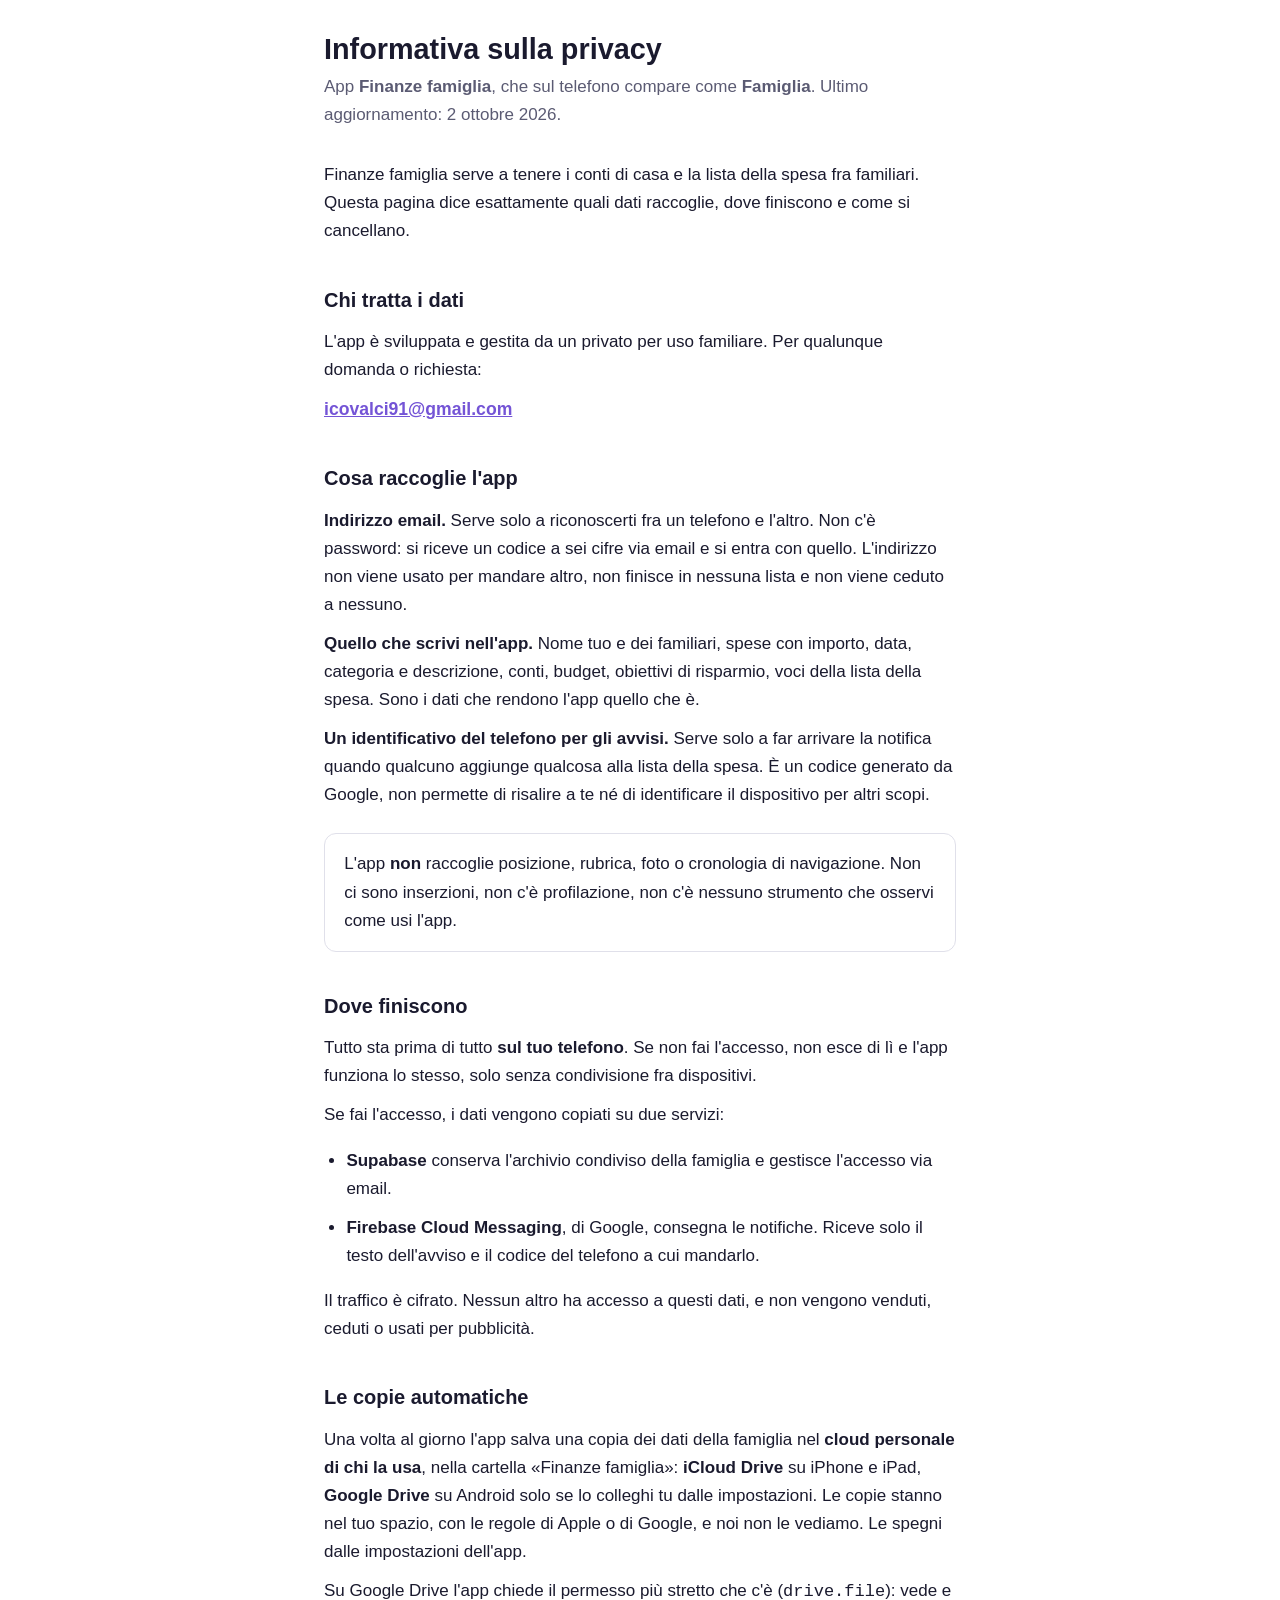
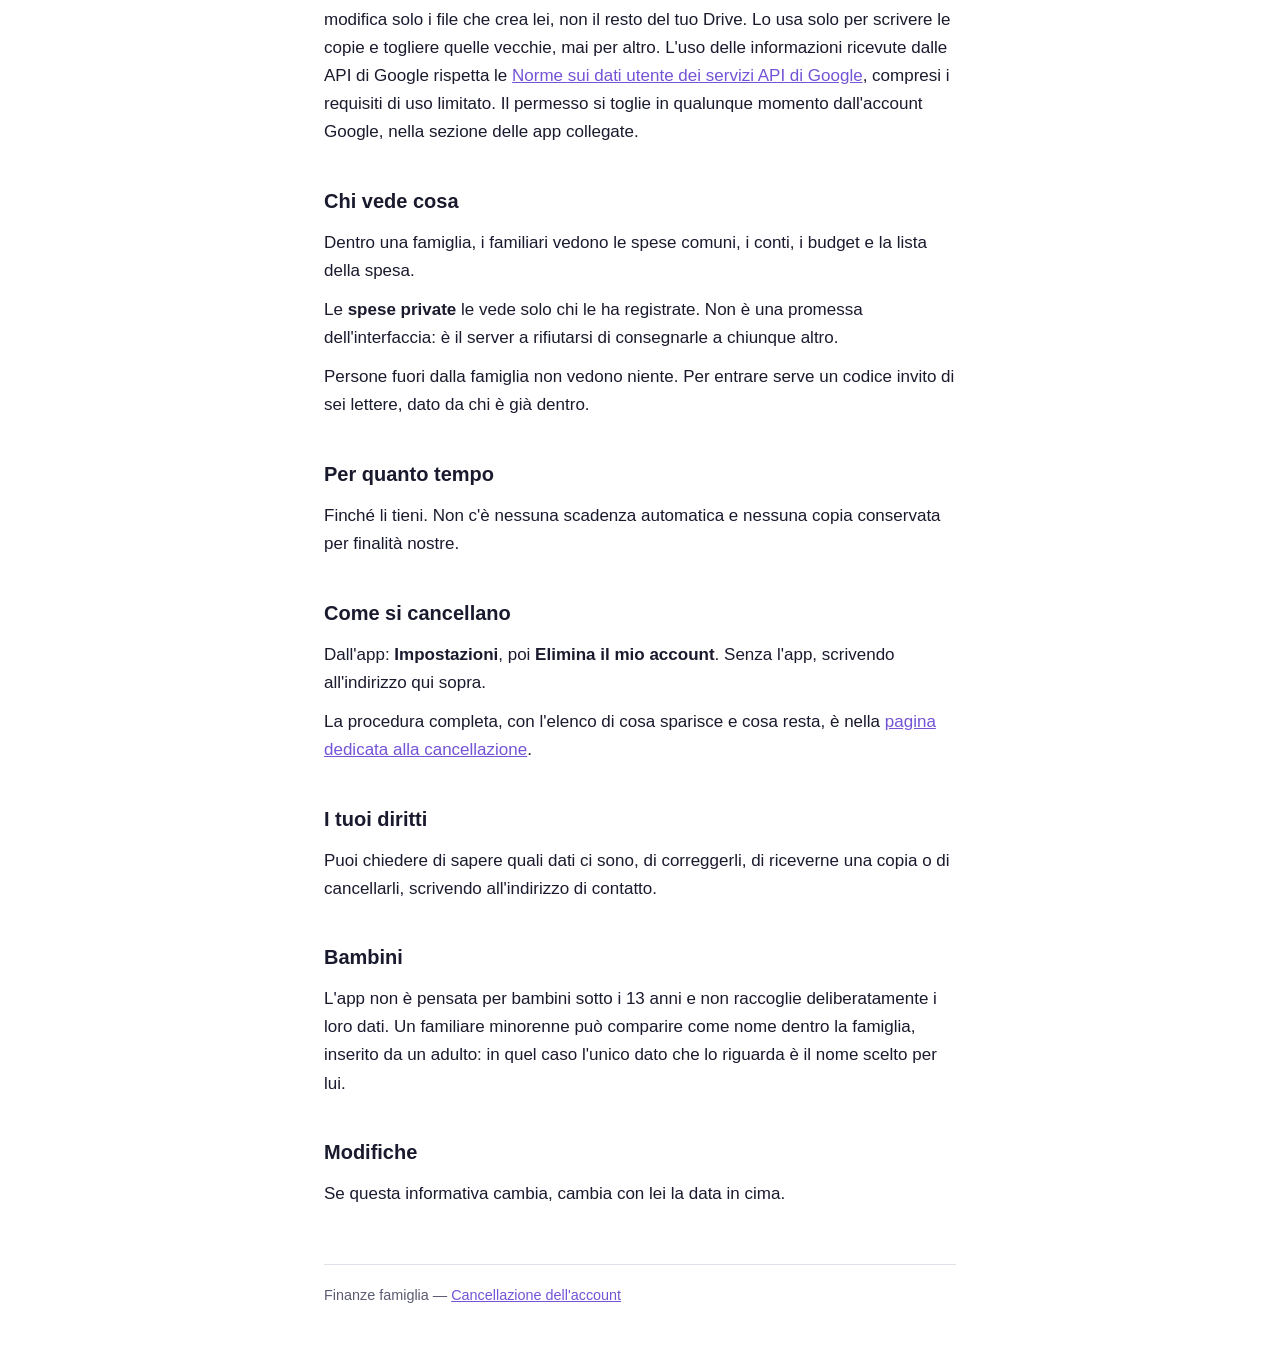
==== index.html @ 298c7e66 "Informativa sulla privacy e cancellazione dell'account Le due pagine pubbliche dell'app, copiate da " ====
<!doctype html>
<html lang="it">
<head>
<meta charset="utf-8">
<meta name="viewport" content="width=device-width, initial-scale=1">
<title>Finanze famiglia — Informativa sulla privacy</title>
<link rel="stylesheet" href="stile.css">
</head>
<body>

<h1>Informativa sulla privacy</h1>
<p class="sottotitolo">
  App <strong>Finanze famiglia</strong>, che sul telefono compare come
  <strong>Famiglia</strong>. Ultimo aggiornamento: 2 ottobre 2026.
</p>

<p>
  Finanze famiglia serve a tenere i conti di casa e la lista della spesa fra
  familiari. Questa pagina dice esattamente quali dati raccoglie, dove
  finiscono e come si cancellano.
</p>

<h2>Chi tratta i dati</h2>
<p>
  L'app è sviluppata e gestita da un privato per uso familiare. Per qualunque
  domanda o richiesta:
</p>
<p class="contatto"><a href="mailto:icovalci91@gmail.com">icovalci91@gmail.com</a></p>

<h2>Cosa raccoglie l'app</h2>

<p>
  <strong>Indirizzo email.</strong> Serve solo a riconoscerti fra un telefono e
  l'altro. Non c'è password: si riceve un codice a sei cifre via email e si
  entra con quello. L'indirizzo non viene usato per mandare altro, non finisce
  in nessuna lista e non viene ceduto a nessuno.
</p>

<p>
  <strong>Quello che scrivi nell'app.</strong> Nome tuo e dei familiari, spese
  con importo, data, categoria e descrizione, conti, budget, obiettivi di
  risparmio, voci della lista della spesa. Sono i dati che rendono l'app quello
  che è.
</p>

<p>
  <strong>Un identificativo del telefono per gli avvisi.</strong> Serve solo a
  far arrivare la notifica quando qualcuno aggiunge qualcosa alla lista della
  spesa. È un codice generato da Google, non permette di risalire a te né di
  identificare il dispositivo per altri scopi.
</p>

<div class="riquadro">
  <p>
    L'app <strong>non</strong> raccoglie posizione, rubrica, foto o cronologia
    di navigazione. Non ci sono inserzioni, non c'è profilazione, non c'è
    nessuno strumento che osservi come usi l'app.
  </p>
</div>

<h2>Dove finiscono</h2>
<p>
  Tutto sta prima di tutto <strong>sul tuo telefono</strong>. Se non fai
  l'accesso, non esce di lì e l'app funziona lo stesso, solo senza condivisione
  fra dispositivi.
</p>
<p>Se fai l'accesso, i dati vengono copiati su due servizi:</p>
<ul>
  <li>
    <strong>Supabase</strong> conserva l'archivio condiviso della famiglia e
    gestisce l'accesso via email.
  </li>
  <li>
    <strong>Firebase Cloud Messaging</strong>, di Google, consegna le
    notifiche. Riceve solo il testo dell'avviso e il codice del telefono a cui
    mandarlo.
  </li>
</ul>
<p>
  Il traffico è cifrato. Nessun altro ha accesso a questi dati, e non vengono
  venduti, ceduti o usati per pubblicità.
</p>

<h2>Le copie automatiche</h2>
<p>
  Una volta al giorno l'app salva una copia dei dati della famiglia nel
  <strong>cloud personale di chi la usa</strong>, nella cartella
  «Finanze famiglia»: <strong>iCloud Drive</strong> su iPhone e iPad,
  <strong>Google Drive</strong> su Android solo se lo colleghi tu dalle
  impostazioni. Le copie stanno nel tuo spazio, con le regole di Apple o di
  Google, e noi non le vediamo. Le spegni dalle impostazioni dell'app.
</p>
<p>
  Su Google Drive l'app chiede il permesso più stretto che c'è
  (<code>drive.file</code>): vede e modifica solo i file che crea lei, non il
  resto del tuo Drive. Lo usa solo per scrivere le copie e togliere quelle
  vecchie, mai per altro. L'uso delle informazioni ricevute dalle API di Google
  rispetta le
  <a href="https://developers.google.com/terms/api-services-user-data-policy">Norme
  sui dati utente dei servizi API di Google</a>, compresi i requisiti di uso
  limitato. Il permesso si toglie in qualunque momento dall'account Google,
  nella sezione delle app collegate.
</p>

<h2>Chi vede cosa</h2>
<p>
  Dentro una famiglia, i familiari vedono le spese comuni, i conti, i budget e
  la lista della spesa.
</p>
<p>
  Le <strong>spese private</strong> le vede solo chi le ha registrate. Non è una
  promessa dell'interfaccia: è il server a rifiutarsi di consegnarle a chiunque
  altro.
</p>
<p>
  Persone fuori dalla famiglia non vedono niente. Per entrare serve un codice
  invito di sei lettere, dato da chi è già dentro.
</p>

<h2>Per quanto tempo</h2>
<p>
  Finché li tieni. Non c'è nessuna scadenza automatica e nessuna copia
  conservata per finalità nostre.
</p>

<h2>Come si cancellano</h2>
<p>
  Dall'app: <strong>Impostazioni</strong>, poi <strong>Elimina il mio
  account</strong>. Senza l'app, scrivendo all'indirizzo qui sopra.
</p>
<p>
  La procedura completa, con l'elenco di cosa sparisce e cosa resta, è nella
  <a href="cancellazione.html">pagina dedicata alla cancellazione</a>.
</p>

<h2>I tuoi diritti</h2>
<p>
  Puoi chiedere di sapere quali dati ci sono, di correggerli, di riceverne una
  copia o di cancellarli, scrivendo all'indirizzo di contatto.
</p>

<h2>Bambini</h2>
<p>
  L'app non è pensata per bambini sotto i 13 anni e non raccoglie
  deliberatamente i loro dati. Un familiare minorenne può comparire come nome
  dentro la famiglia, inserito da un adulto: in quel caso l'unico dato che lo
  riguarda è il nome scelto per lui.
</p>

<h2>Modifiche</h2>
<p>
  Se questa informativa cambia, cambia con lei la data in cima.
</p>

<footer>
  Finanze famiglia — <a href="cancellazione.html">Cancellazione dell'account</a>
</footer>

</body>
</html>
---- stile.css ----
/* Una pagina che deve solo essere leggibile, da chiunque e su qualunque
   schermo: nessuna libreria, nessun carattere da scaricare, nessuno script. */
:root {
  color-scheme: light dark;
  --sfondo: #ffffff;
  --testo: #1a1a2e;
  --tenue: #5b5b73;
  --bordo: #e0e0ea;
  --accento: #7454d6;
}
@media (prefers-color-scheme: dark) {
  :root {
    --sfondo: #12121c;
    --testo: #e8e8f0;
    --tenue: #a0a0b8;
    --bordo: #2a2a3a;
    --accento: #927eec;
  }
}
* { box-sizing: border-box; }
body {
  margin: 0 auto;
  padding: 2rem 1.25rem 4rem;
  max-width: 42rem;
  background: var(--sfondo);
  color: var(--testo);
  font: 17px/1.65 -apple-system, BlinkMacSystemFont, "Segoe UI", Roboto, sans-serif;
  overflow-wrap: break-word;
}
h1 { font-size: 1.8rem; line-height: 1.2; margin: 0 0 .4rem; }
h2 { font-size: 1.25rem; margin: 2.4rem 0 .6rem; }
h3 { font-size: 1.05rem; margin: 1.8rem 0 .4rem; }
p, li { margin: .7rem 0; }
ul, ol { padding-left: 1.4rem; }
a { color: var(--accento); }
strong { font-weight: 600; }
.sottotitolo { color: var(--tenue); margin: 0 0 2rem; }
.riquadro {
  border: 1px solid var(--bordo);
  border-radius: 12px;
  padding: 1rem 1.2rem;
  margin: 1.5rem 0;
}
.riquadro p:first-child { margin-top: 0; }
.riquadro p:last-child { margin-bottom: 0; }
.contatto {
  font-size: 1.1rem;
  font-weight: 600;
  word-break: break-all;
}
footer {
  margin-top: 3.5rem;
  padding-top: 1.2rem;
  border-top: 1px solid var(--bordo);
  color: var(--tenue);
  font-size: .9rem;
}
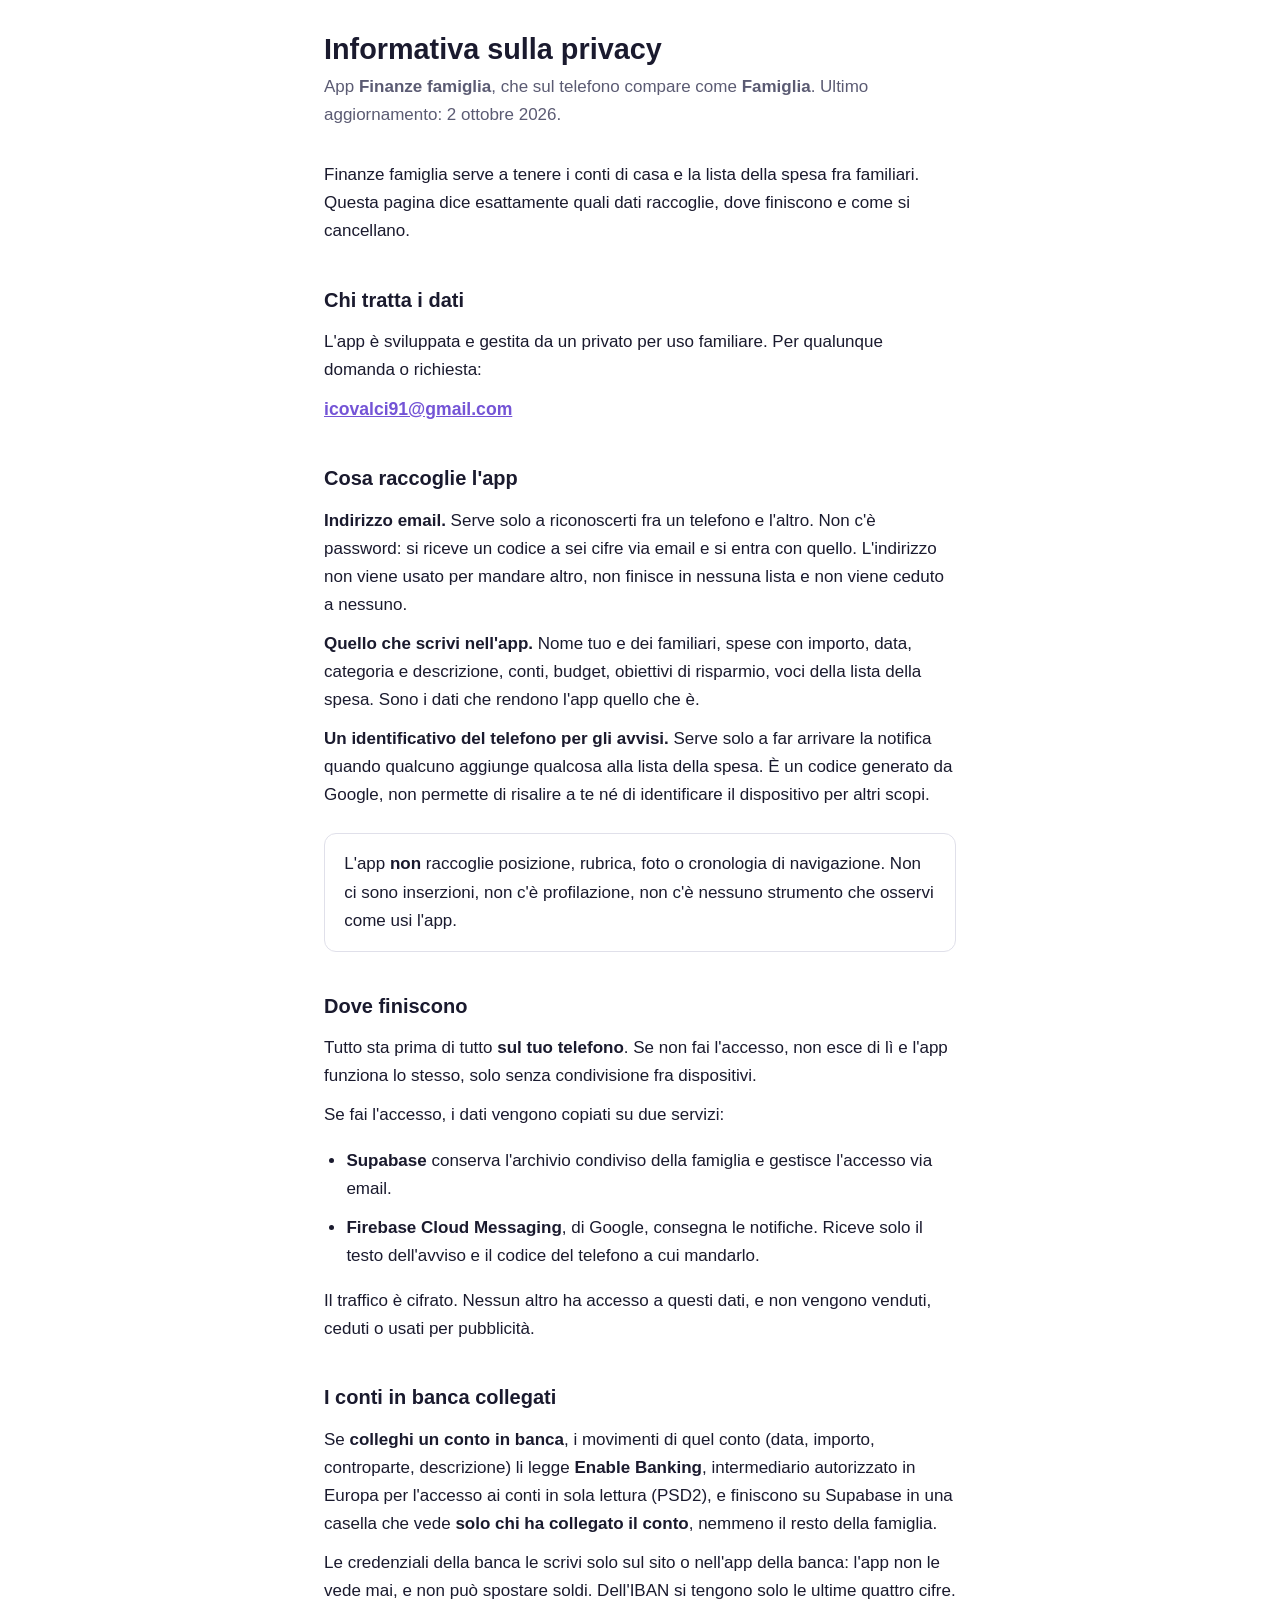
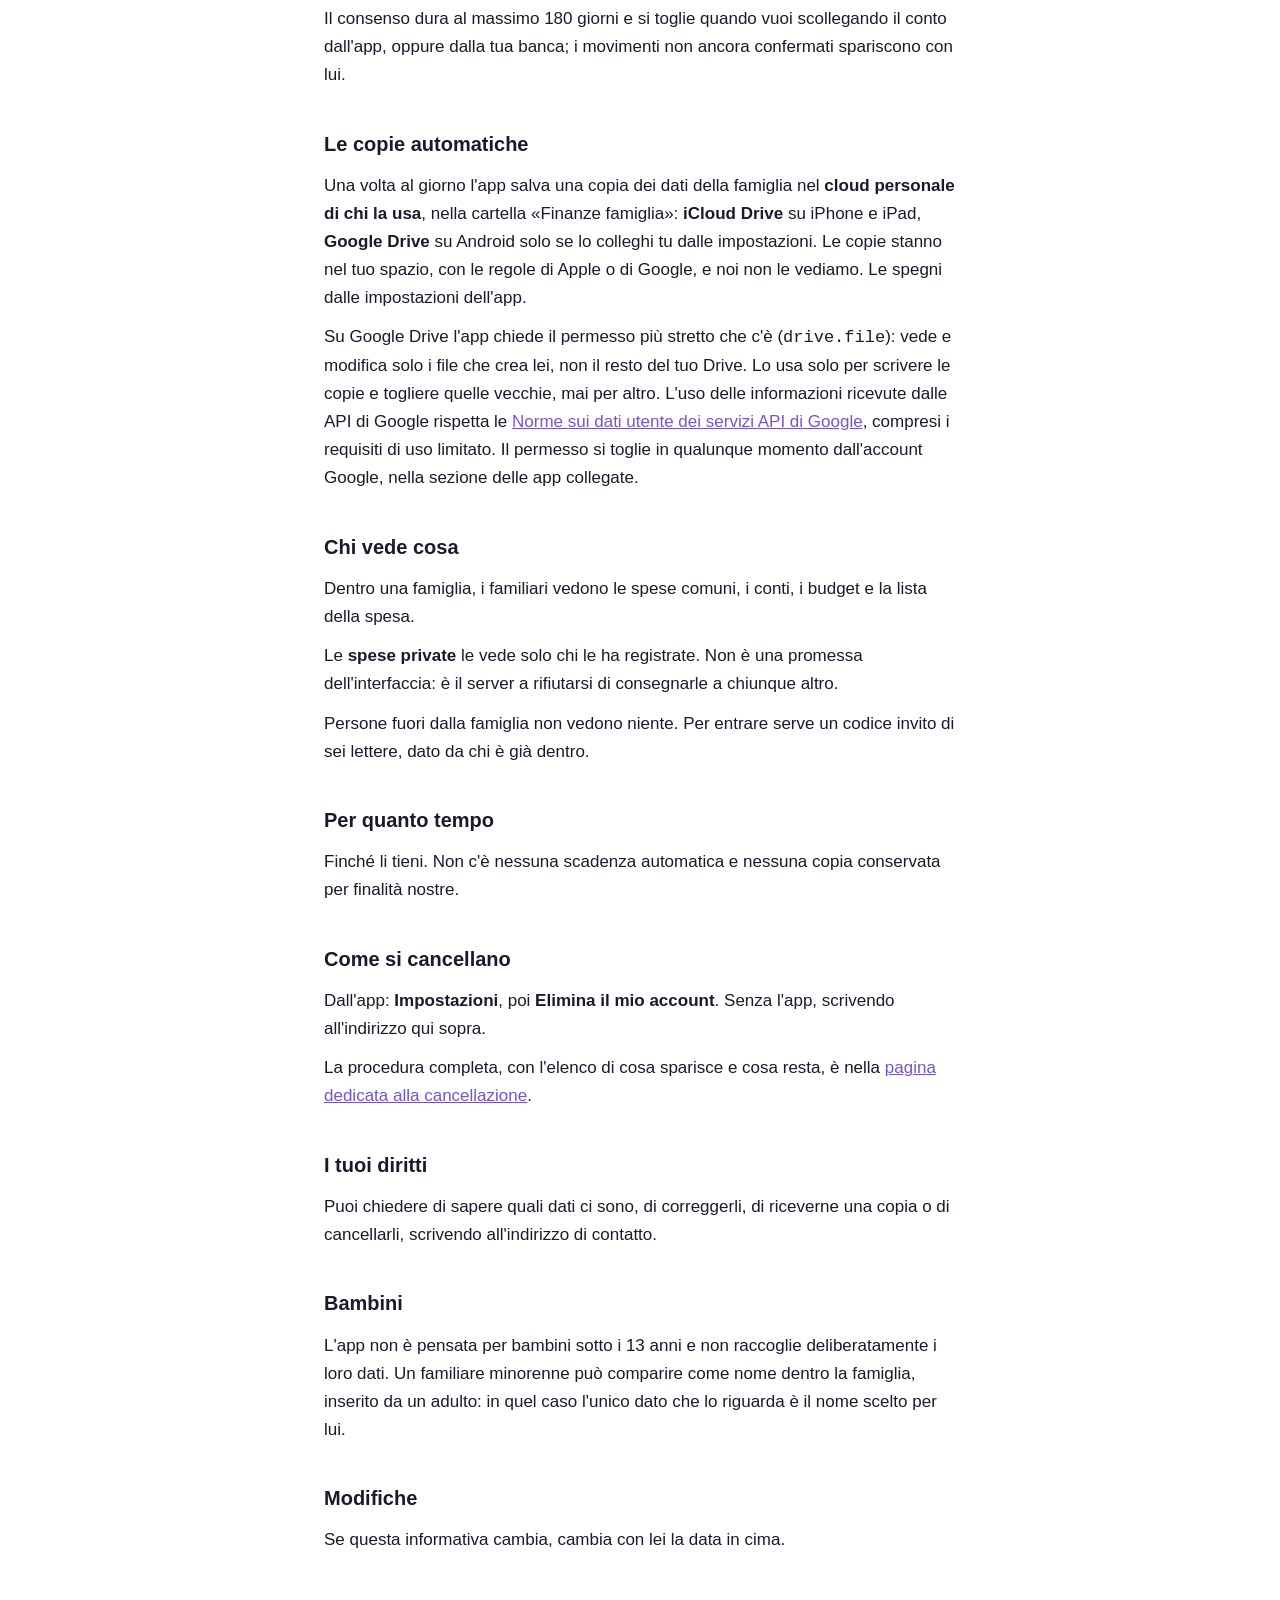
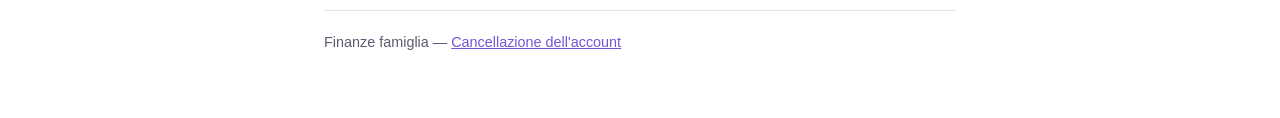
==== commit fdcd1c7c: "Informativa: i conti in banca collegati Cosa legge Enable Banking quando si collega un conto, chi ve" ====
--- a/index.html
+++ b/index.html
@@ -81,6 +81,23 @@
   venduti, ceduti o usati per pubblicità.
 </p>
 
+<h2>I conti in banca collegati</h2>
+<p>
+  Se <strong>colleghi un conto in banca</strong>, i movimenti di quel conto
+  (data, importo, controparte, descrizione) li legge
+  <strong>Enable Banking</strong>, intermediario autorizzato in Europa per
+  l'accesso ai conti in sola lettura (PSD2), e finiscono su Supabase in una
+  casella che vede <strong>solo chi ha collegato il conto</strong>, nemmeno il
+  resto della famiglia.
+</p>
+<p>
+  Le credenziali della banca le scrivi solo sul sito o nell'app della banca:
+  l'app non le vede mai, e non può spostare soldi. Dell'IBAN si tengono solo
+  le ultime quattro cifre. Il consenso dura al massimo 180 giorni e si toglie
+  quando vuoi scollegando il conto dall'app, oppure dalla tua banca; i
+  movimenti non ancora confermati spariscono con lui.
+</p>
+
 <h2>Le copie automatiche</h2>
 <p>
   Una volta al giorno l'app salva una copia dei dati della famiglia nel
